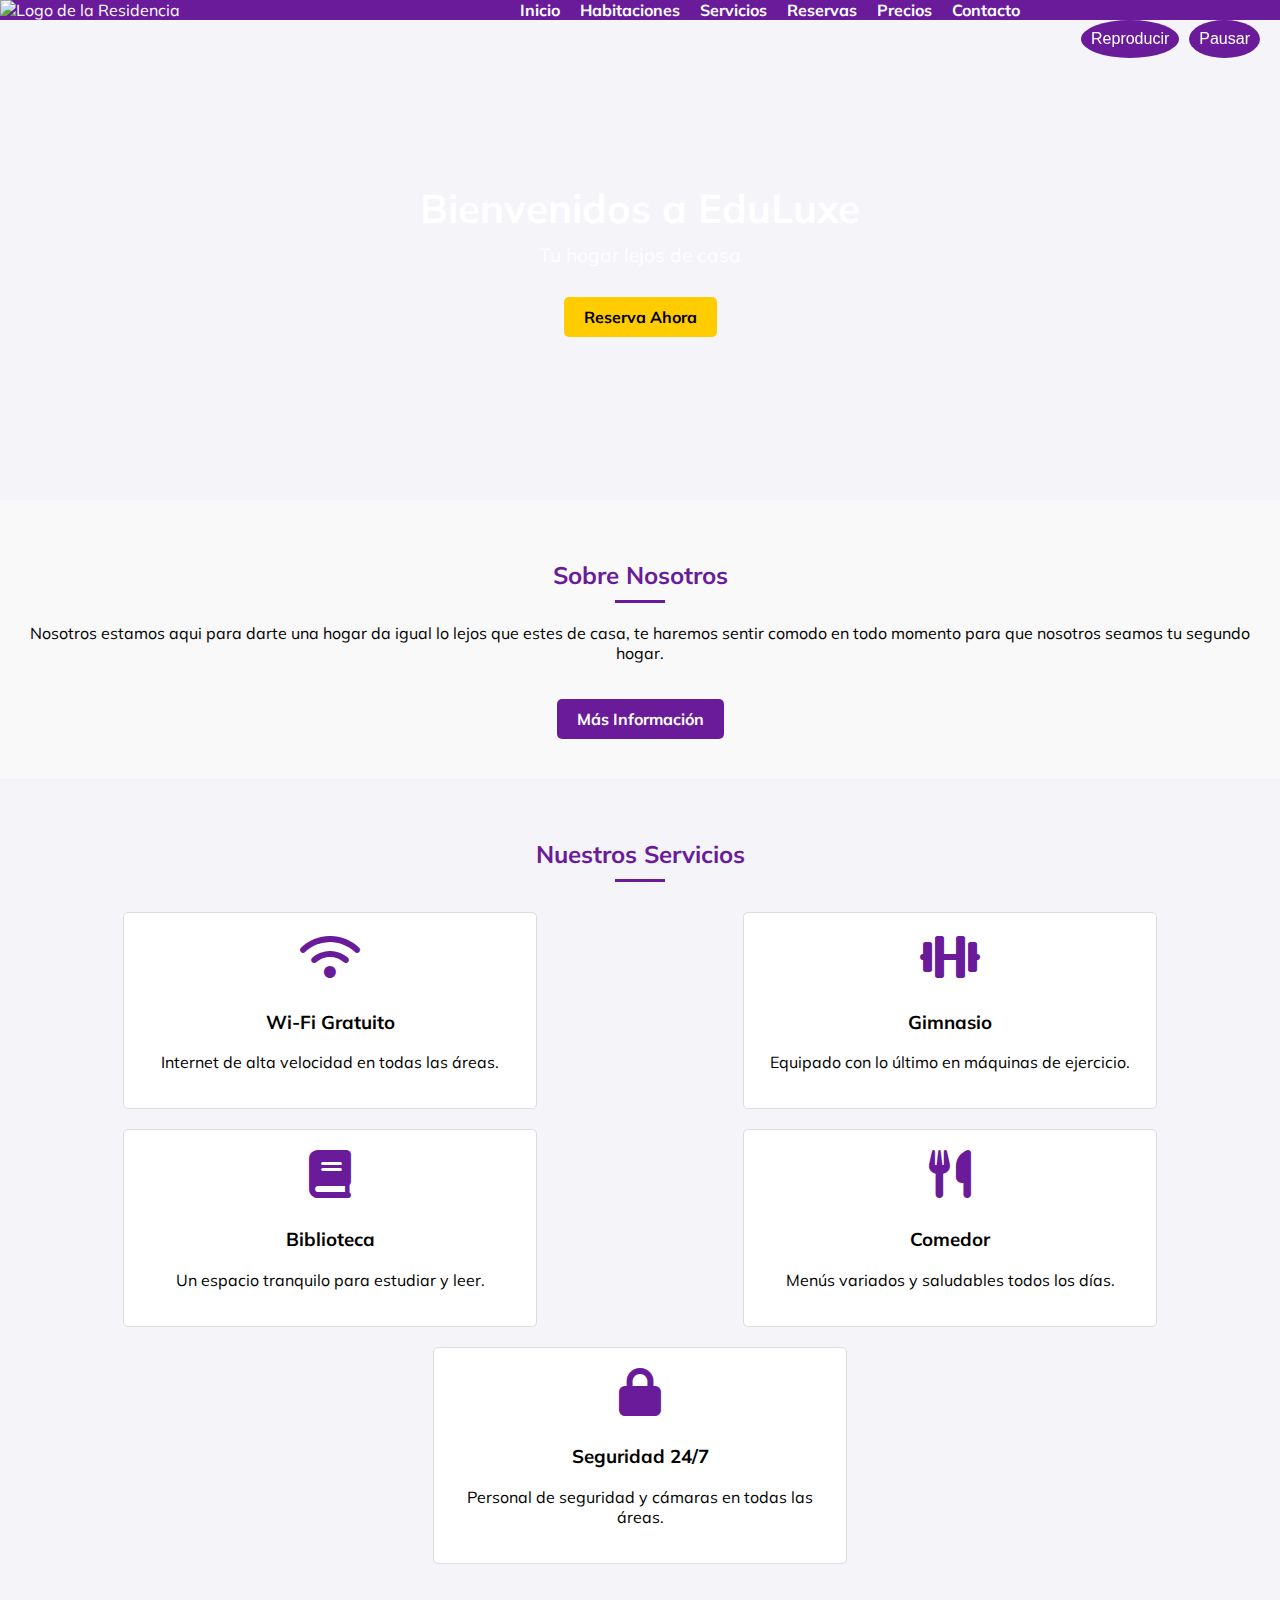
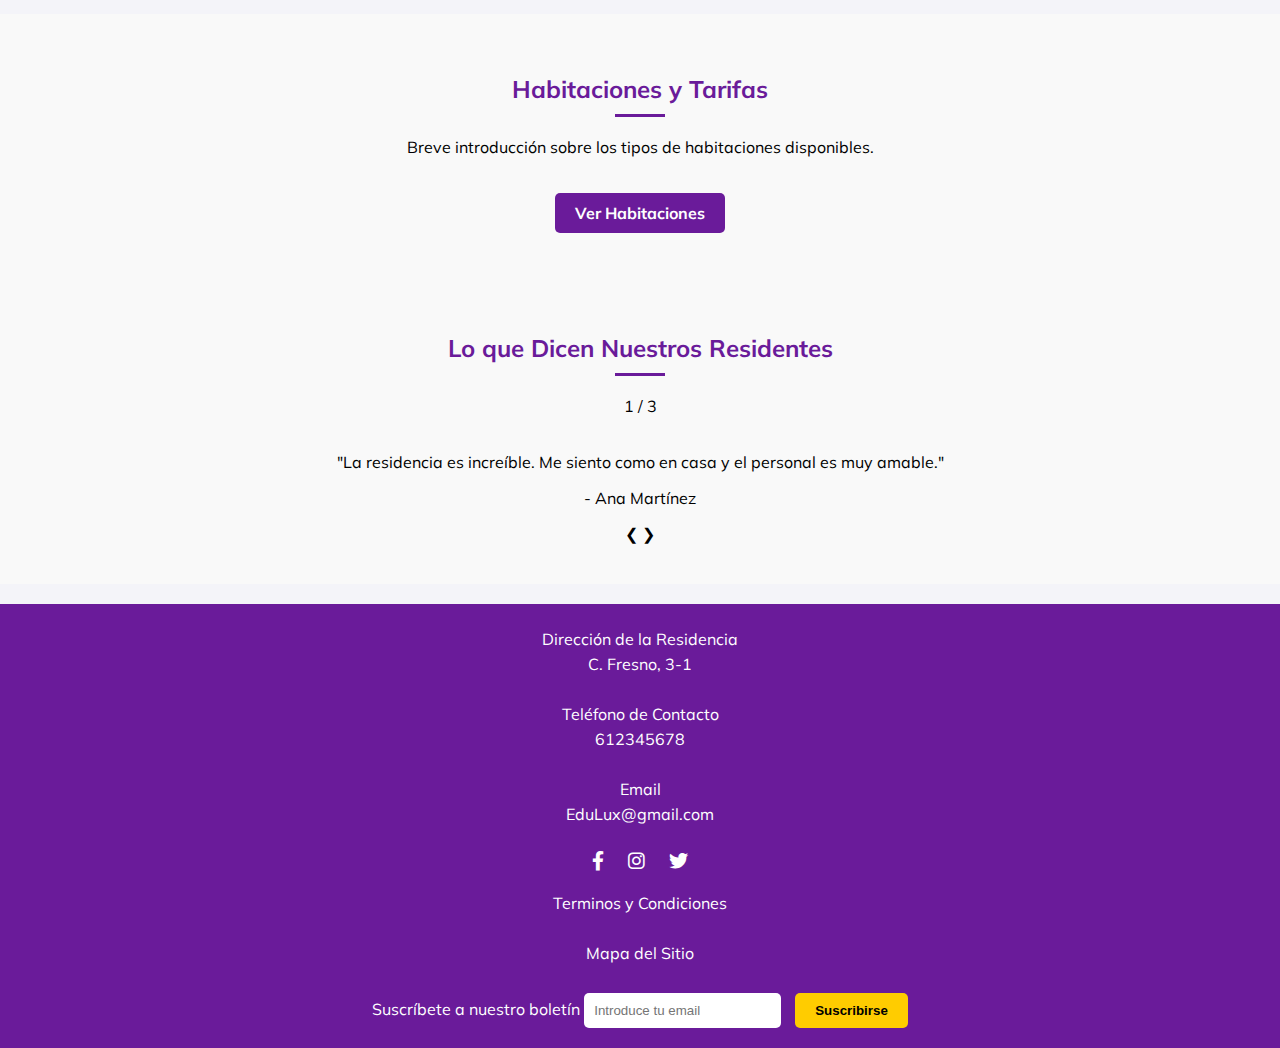
==== Proyecto Web/index.html @ 8bc7a7cd "Add files via upload" ====
<!DOCTYPE html>
<html lang="es">
<head>
    <meta charset="UTF-8">
    <meta name="viewport" content="width=device-width, initial-scale=1.0">
    <title>Residencia de Estudiantes</title>
    <link rel="stylesheet" href="./style.css">
    <link rel="stylesheet" href="https://cdnjs.cloudflare.com/ajax/libs/font-awesome/6.0.0-beta3/css/all.min.css">
    <link rel="shortcut icon" type="image/png" href="./Images/favicon__1_-remo vebg-preview.png">
    <link rel="preconnect" href="https://fonts.googleapis.com">
    <link rel="preconnect" href="https://fonts.gstatic.com" crossorigin>
    <link href="https://fonts.googleapis.com/css2?family=Mulish:ital,wght@0,200..1000;1,200..1000&display=swap" rel="stylesheet">
</head>
<body>
    <header>
        <div class="logotipo">
            <img src="./Images/EduLux.png" alt="Logo de la Residencia">
        </div>
        <nav>
            <ul>
                <li><a href="index.html">Inicio</a></li>
                <li><a href="Habitaciones.html">Habitaciones</a></li>
                <li><a href="Servicios.html">Servicios</a></li>
                <li><a href="Reservas.html">Reservas</a></li>
                <li><a href="Precios.html">Precios</a></li>
                <li><a href="Contacto.html">Contacto</a></li>
            </ul>
        </nav>
    </header>
    <div class="control-musica">
        <audio id="audio" loop autoplay>
            <source src="./Music/summer-rain-lofi-vibes-216043.mp3" type="audio/mpeg">
            Tu navegador no soporta el elemento de audio.
        </audio>
        <button id="boton-play">Reproducir</button>
        <button id="boton-pause">Pausar</button>
    </div>
    <section class="banner">
        <video autoplay loop muted class="video-banner">
            <source src="./Videos/60623-495673920.mp4" type="video/mp4">
            Tu navegador no soporta el elemento de video.
        </video>
        <div class="contenido-banner">
            <h1>Bienvenidos a EduLuxe</h1>
            <p>Tu hogar lejos de casa</p>
            <a href="Reservas.html" class="boton">Reserva Ahora</a>
        </div>
    </section>
    <section class="sobre-nosotros">
        <h2>Sobre Nosotros</h2>
        <p>Nosotros estamos aqui para darte una hogar da igual lo lejos que estes de casa, te haremos sentir comodo en todo momento para que nosotros seamos tu segundo hogar.</p>
        <a href="Contacto.html" class="boton">Más Información</a>
    </section>
    <section class="servicios">
        <h2>Nuestros Servicios</h2>
        <div class="tarjetas-servicio">
            <div class="tarjeta-servicio">
                <i class="fas fa-wifi"></i>
                <h3>Wi-Fi Gratuito</h3>
                <p>Internet de alta velocidad en todas las áreas.</p>
            </div>
            <div class="tarjeta-servicio">
                <i class="fas fa-dumbbell"></i>
                <h3>Gimnasio</h3>
                <p>Equipado con lo último en máquinas de ejercicio.</p>
            </div>
            <div class="tarjeta-servicio">
                <i class="fas fa-book"></i>
                <h3>Biblioteca</h3>
                <p>Un espacio tranquilo para estudiar y leer.</p>
            </div>
            <div class="tarjeta-servicio">
                <i class="fas fa-utensils"></i>
                <h3>Comedor</h3>
                <p>Menús variados y saludables todos los días.</p>
            </div>
            <div class="tarjeta-servicio">
                <i class="fas fa-lock"></i>
                <h3>Seguridad 24/7</h3>
                <p>Personal de seguridad y cámaras en todas las áreas.</p>
            </div>
        </div>
    </section>
    <section class="habitaciones">
        <h2>Habitaciones y Tarifas</h2>
        <p>Breve introducción sobre los tipos de habitaciones disponibles.</p>
        <a href="Habitaciones.html" class="boton">Ver Habitaciones</a>
    </section>
    <section class="testimonios">
        <h2>Lo que Dicen Nuestros Residentes</h2>
        <div class="contenedor-diapositivas">
            <div class="miDiapositiva desvanecer">
                <div class="textoNumero">1 / 3</div>
                <img src="./Images/woman-657753_640.jpg" alt="">
                <p class="q">"La residencia es increíble. Me siento como en casa y el personal es muy amable."</p>
                <p class="autor">- Ana Martínez</p>
            </div>
            <div class="miDiapositiva desvanecer">
                <div class="textoNumero">2 / 3</div>
                <img src="./Images/man-3803551_640.jpg" alt="">
                <p class="q">"Las instalaciones son de primera clase y siempre están limpias y ordenadas."</p>
                <p class="autor">- Carlos Gómez</p>
            </div>
            <div class="miDiapositiva desvanecer">
                <div class="textoNumero">3 / 3</div>
                <img src="./Images/girl-990585_640.jpg" alt="">
                <p class="q">"El ambiente es muy acogedor y he hecho muchos amigos aquí."</p>
                <p class="autor">- Laura Sánchez</p>
            </div>
            <a class="anterior" onclick="cambiarDiapositiva(-1)">&#10094;</a>
            <a class="siguiente" onclick="cambiarDiapositiva(1)">&#10095;</a>
        </div>
        <div style="text-align:center">
            <span class="punto" onclick="actualDiapositiva(1)"></span>
            <span class="punto" onclick="actualDiapositiva(2)"></span>
            <span class="punto" onclick="actualDiapositiva(3)"></span>
        </div>
        <script src="Clientes.js"></script> 
    </section>
    <footer>
        <div class="info-contacto">
            <p>Dirección de la Residencia</p>
            <p>C. Fresno, 3-1</p>
            <br>
            <p>Teléfono de Contacto</p>
            <p>612345678</p>
            <br>
            <p>Email</p>
            <p>EduLux@gmail.com</p>
            <br>
            <div class="redes-sociales">
                <a href="#"><i class="fab fa-facebook-f"></i></a>
                <a href="#"><i class="fab fa-instagram"></i></a>
                <a href="#"><i class="fab fa-twitter"></i></a>
            </div>
        </div>
        <div class="enlaces-rapidos">
            <a href="./Terminos y Condiciones.html">Terminos y Condiciones</a>
            <br>
            <a href="Contacto.html#Mapa">Mapa del Sitio</a>
        </div>
        <div class="boletin">
            <form action="#">
                <label for="email">Suscríbete a nuestro boletín</label>
                <input type="email" id="email" name="email" placeholder="Introduce tu email">
                <button type="submit">Suscribirse</button>
            </form>
        </div>
    </footer>
    <script>    
        const audio = document.getElementById('audio');
        const botonPlay = document.getElementById('boton-play');
        const botonPause = document.getElementById('boton-pause');

        botonPlay.addEventListener('click', () => {
            audio.play();
        });

        botonPause.addEventListener('click', () => {
            audio.pause();
        });
    </script>
</body>
</html>
---- Proyecto Web/style.css ----
/** EduLux Trabajo
 * !Aitor Jerez Clemente
 * ?14/11/2024
 */

/* Establece un desplazamiento suave para la navegación */
html {
    scroll-behavior: smooth;
}

/* Estilos generales para el cuerpo de la página */
body {
    font-family: "Mulish", sans-serif;
    margin: 0;
    padding: 0;
    box-sizing: border-box;
    background-color: #f4f4f9;
}

/* Estilos para el encabezado fijo con navegación */
header {
    display: flex;
    align-items: center;
    background-color: #6a1b9a;
    color: white;
    position: sticky;
    top: 0;
    z-index: 1000;
    padding-right: 10px;
}

/* Ajustes de tamaño para el logotipo dentro del encabezado */
header .logotipo img {
    height: 100px;
}

/* Estilo de los elementos de navegación en el encabezado */
header nav ul {
    list-style: none;
    display: flex;
    margin: auto;
    padding-left: 320px;
}

/* Espaciado entre los elementos de la lista en la navegación */
header nav ul li {
    margin-left: 20px;
}

/* Estilo de los enlaces de la navegación, con transiciones en hover */
header nav ul li a {
    color: white;
    text-decoration: none;
    font-weight: bold;
    transition: color 0.3s;
}

/* Efecto hover en los enlaces de la navegación */
header nav ul li a:hover {
    color: #ffcc00;
}

/* Estilo para el control de música en la parte superior derecha */
.control-musica {
    position: fixed;
    top: 20px;
    right: 20px;
    z-index: 1001;
    display: flex;
    align-items: center;
}

/* Estilo de los botones dentro del control de música */
.control-musica button {
    background-color: #6a1b9a;
    color: white;
    border: none;
    border-radius: 50%;
    padding: 10px;
    cursor: pointer;
    margin-left: 10px;
    font-size: 16px;
    transition: background-color 0.3s;
}

/* Efecto hover en los botones de control de música */
.control-musica button:hover {
    background-color: #4a0d70;
}

/* Deshabilitar interacción con los íconos dentro de los botones de control */
.control-musica button i {
    pointer-events: none;
}

/* Estilos para el banner principal con video de fondo */
.banner {
    position: relative;
    height: 400px;
    display: flex;
    justify-content: center;
    align-items: center;
    text-align: center;
    color: white;
    overflow: hidden;
}

/* Estilo para el video de fondo del banner */
.video-banner {
    position: absolute;
    top: 0;
    left: 0;
    width: 100%;
    height: 100%;
    object-fit: cover;
    z-index: -1;
}

/* Contenido dentro del banner */
.contenido-banner {
    position: relative;
    z-index: 1;
}

/* Estilo del título del banner */
.contenido-banner h1 {
    font-size: 2.5em;
    margin: 0;
    animation: fadeInDown 1s;
}

/* Estilo del párrafo en el banner */
.contenido-banner p {
    font-size: 1.2em;
    margin: 10px 0;
    animation: fadeInUp 1s;
}

/* Estilo del botón dentro del banner */
.contenido-banner .boton {
    padding: 10px 20px;
    background-color: #ffcc00;
    color: black;
    text-decoration: none;
    font-weight: bold;
    border-radius: 5px;
    transition: background-color 0.3s;
    animation: fadeInUp 1s;
}

/* Efecto hover en el botón dentro del banner */
.contenido-banner .boton:hover {
    background-color: #e6b800;
}

/* Estilos generales para las secciones */
section {
    padding: 40px 20px;
    text-align: center;
}

/* Estilos de fondo para secciones específicas */
.sobre-nosotros,
.habitaciones,
.testimonios {
    background-color: #f9f9f9;
}

/* Estilo de los títulos dentro de las secciones */
.sobre-nosotros h2,
.servicios h2,
.habitaciones h2,
.testimonios h2 {
    color: #6a1b9a;
    margin-bottom: 20px;
    position: relative;
}

/* Línea decorativa después de los títulos de las secciones */
.sobre-nosotros h2::after,
.servicios h2::after,
.habitaciones h2::after,
.testimonios h2::after {
    content: "";
    width: 50px;
    height: 3px;
    background: #6a1b9a;
    display: block;
    margin: 10px auto;
}

/* Estilos para la sección de servicios, incluyendo tarjetas */
.servicios .tarjetas-servicio {
    display: flex;
    justify-content: space-around;
    flex-wrap: wrap;
}

/* Estilo de cada tarjeta de servicio */
.tarjeta-servicio {
    flex: 1 1 30%;
    max-width: 30%;
    background-color: white;
    margin: 10px;
    padding: 20px;
    border: 1px solid #ddd;
    border-radius: 5px;
    text-align: center;
    transition: transform 0.3s, box-shadow 0.3s;
    position: relative;
}

/* Estilo del ícono dentro de cada tarjeta de servicio */
.tarjeta-servicio i {
    font-size: 3em;
    color: #6a1b9a;
    margin-bottom: 10px;
}

/* Efecto hover en las tarjetas de servicio */
.tarjeta-servicio:hover {
    transform: translateY(-10px);
    box-shadow: 0 4px 8px rgba(0, 0, 0, 0.2);
}

/* Estilos para los botones de acción */
.boton {
    display: inline-block;
    padding: 10px 20px;
    background-color: #6a1b9a;
    color: white;
    text-decoration: none;
    font-weight: bold;
    border-radius: 5px;
    transition: background-color 0.3s;
    margin-top: 20px;
}

/* Efecto hover en los botones */
.boton:hover {
    background-color: #4a0d70;
}

/* Estilos para la información de contacto */
.info-contacto {
    text-align: center;
    margin-bottom: 20px;
}

.info-contacto p {
    margin: 5px 0;
}

/* Estilo para los enlaces a redes sociales */
.redes-sociales a {
    color: white;
    text-decoration: none;
    margin: 0 10px;
    font-size: 1.2em;
}

/* Estilos para los enlaces rápidos */
.enlaces-rapidos {
    text-align: center;
    margin-bottom: 20px;
}

.enlaces-rapidos a {
    color: white;
    text-decoration: none;
    display: block;
    margin: 5px 0;
}

/* Estilos para la sección de boletín */
.boletin {
    text-align: center;
}

.boletin form {
    display: inline-block;
    margin-top: 10px;
}

/* Estilo del campo de entrada en el formulario del boletín */
.boletin input[type="email"] {
    padding: 10px;
    border: none;
    border-radius: 5px;
    margin-right: 10px;
}

/* Estilo del botón en el formulario del boletín */
.boletin button {
    padding: 10px 20px;
    background-color: #ffcc00;
    color: black;
    border: none;
    border-radius: 5px;
    font-weight: bold;
    cursor: pointer;
    transition: background-color 0.3s;
}

/* Efecto hover en el botón del boletín */
.boletin button:hover {
    background-color: #e6b800;
}

/* Estilos para el pie de página */
footer {
    background-color: #6a1b9a;
    color: white;
    padding: 20px;
    text-align: center;
    margin-top: 20px;
}

/* Estilos específicos para pantallas pequeñas (menos de 768px de ancho) */
@media (max-width: 768px) {
    header nav ul {
        flex-direction: column;
        padding-left: 0;
    }

    header nav ul li {
        margin: 10px 0;
    }

    .terminos {
        padding: 10px;
    }

    .seccion-terminos h2 {
        font-size: 1.2em;
    }

    .seccion-terminos ul {
        padding-left: 20px;
    }
}

/* Animaciones para hacer aparecer el contenido con un efecto de deslizamiento */
@keyframes fadeInDown {
    from {
        opacity: 0;
        transform: translateY(-50px);
    }

    to {
        opacity: 1;
        transform: translateY(0);
    }
}

@keyframes fadeInUp {
    from {
        opacity: 0;
        transform: translateY(50px);
    }

    to {
        opacity: 1;
        transform: translateY(0);
    }
}
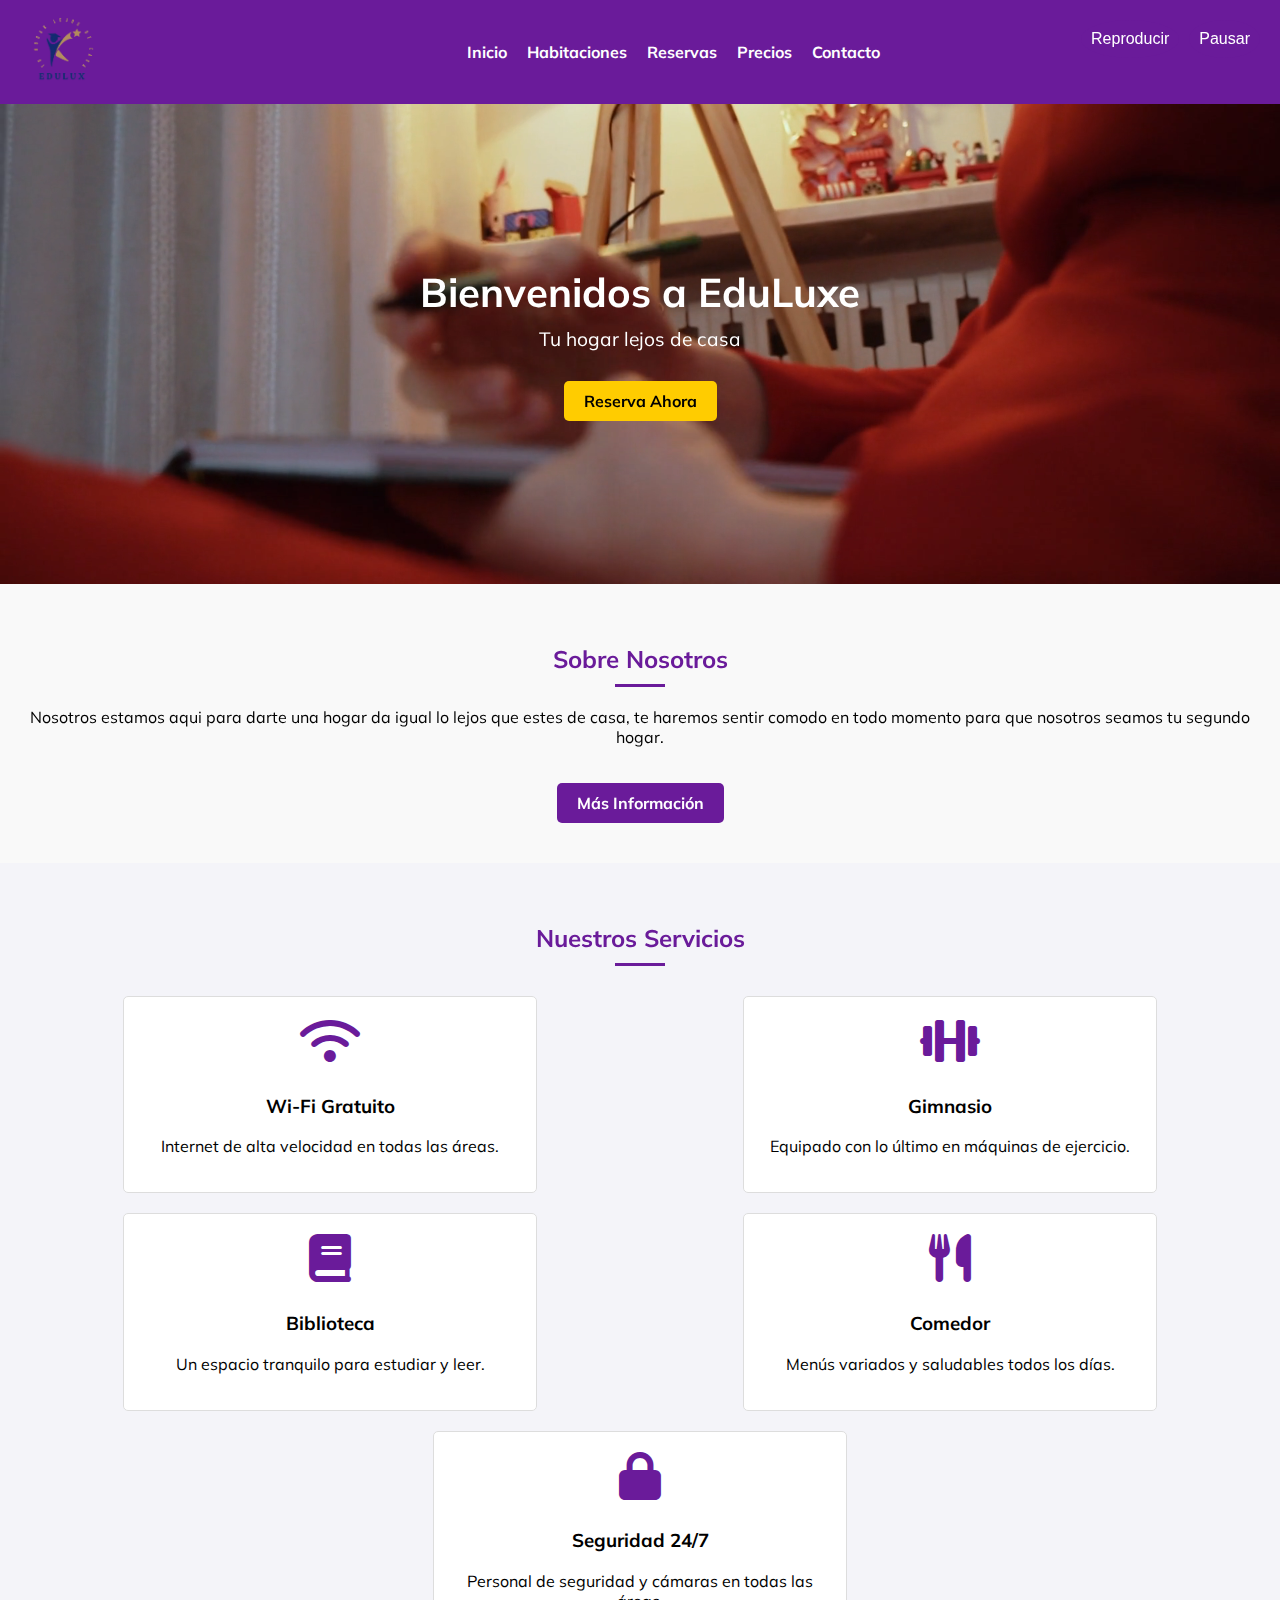
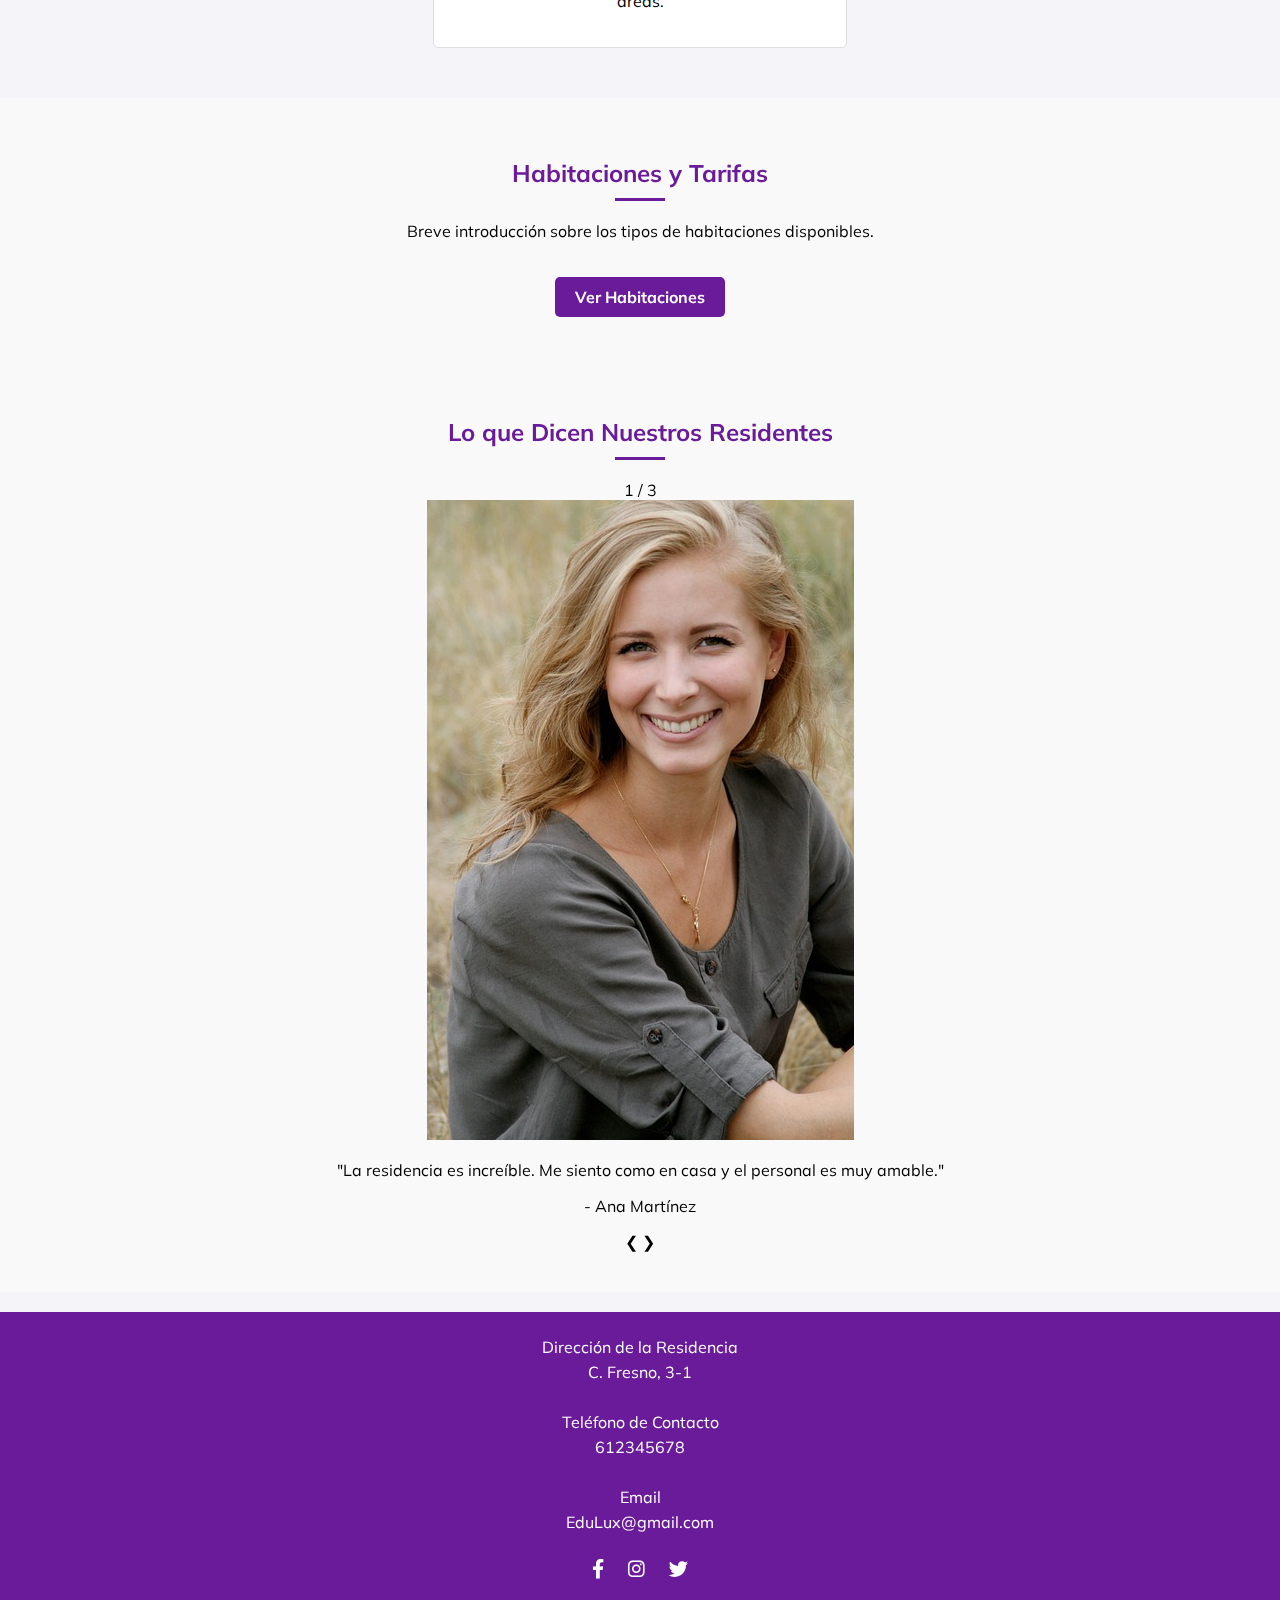
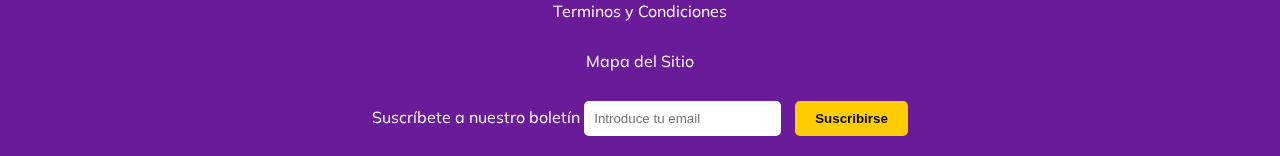
==== commit e5311771: "Add files via upload" ====
--- a/Proyecto Web/index.html
+++ b/Proyecto Web/index.html
@@ -20,7 +20,6 @@
             <ul>
                 <li><a href="index.html">Inicio</a></li>
                 <li><a href="Habitaciones.html">Habitaciones</a></li>
-                <li><a href="Servicios.html">Servicios</a></li>
                 <li><a href="Reservas.html">Reservas</a></li>
                 <li><a href="Precios.html">Precios</a></li>
                 <li><a href="Contacto.html">Contacto</a></li>
